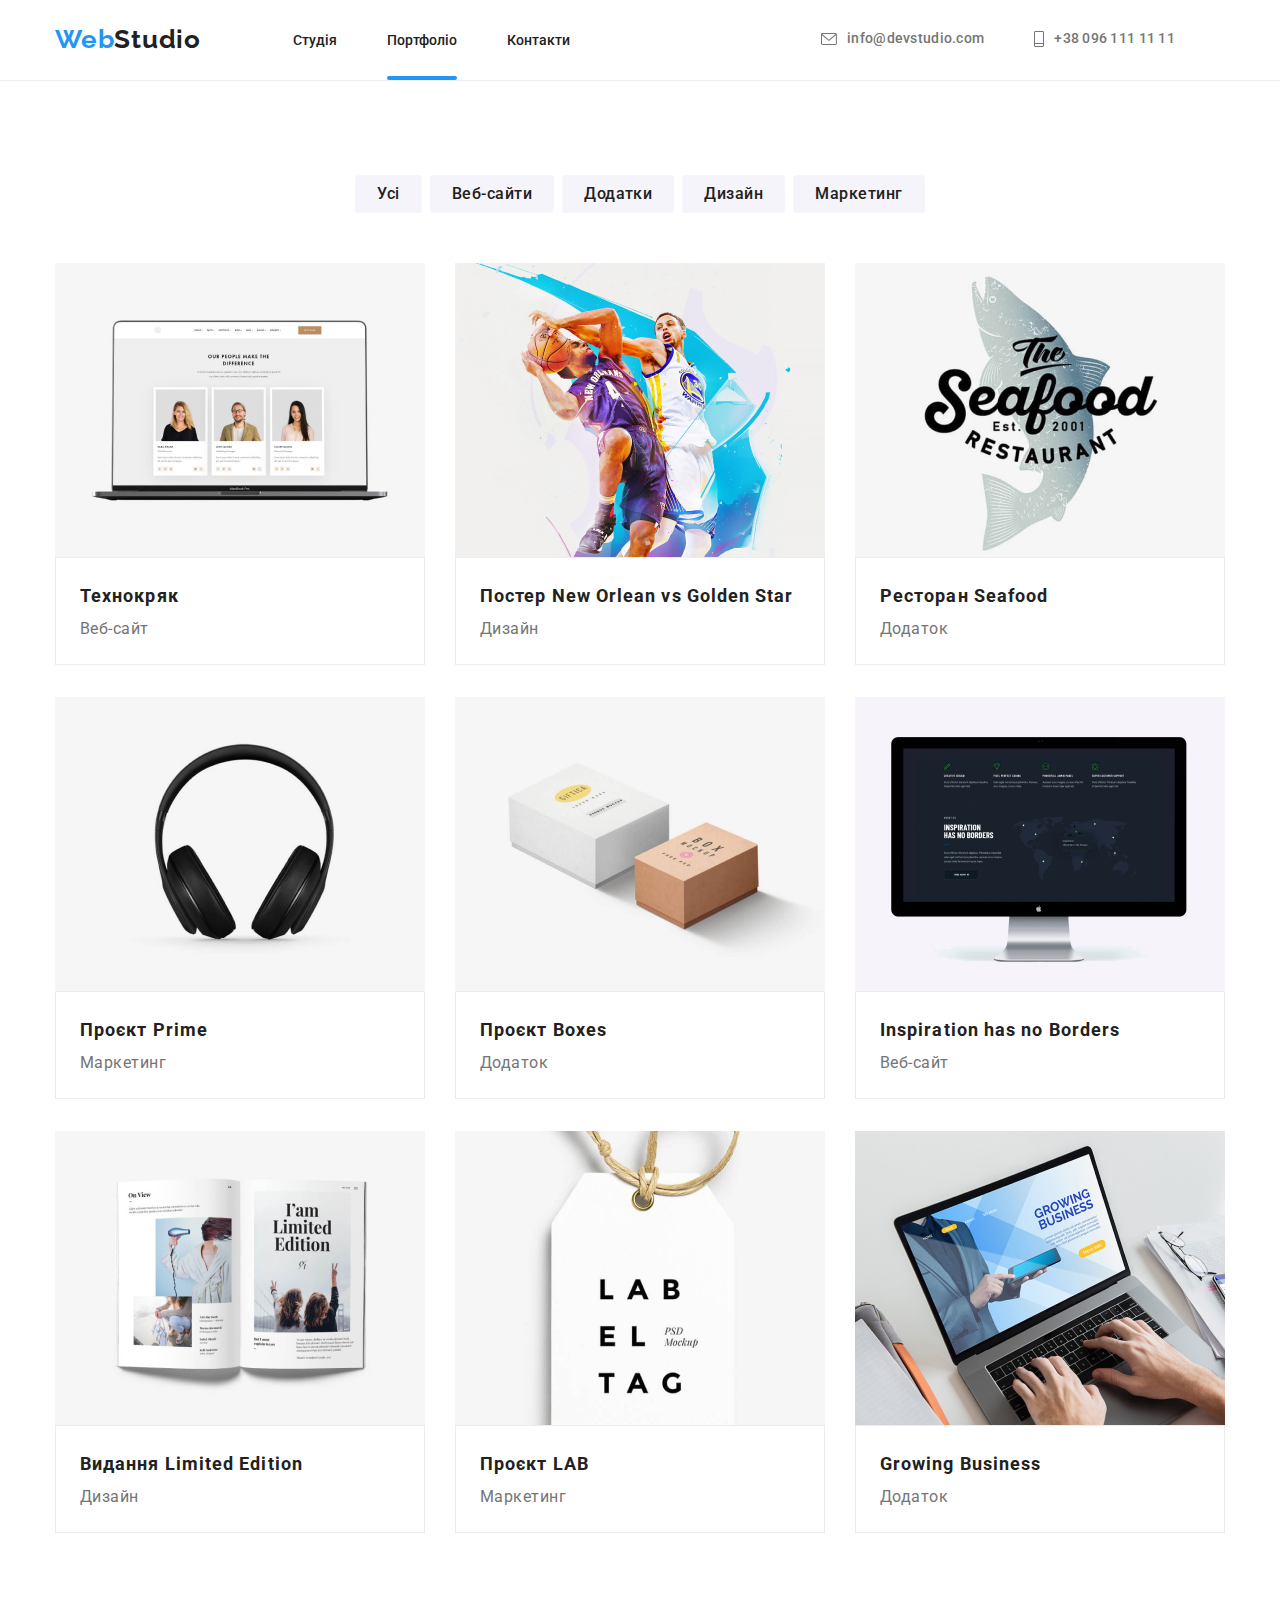
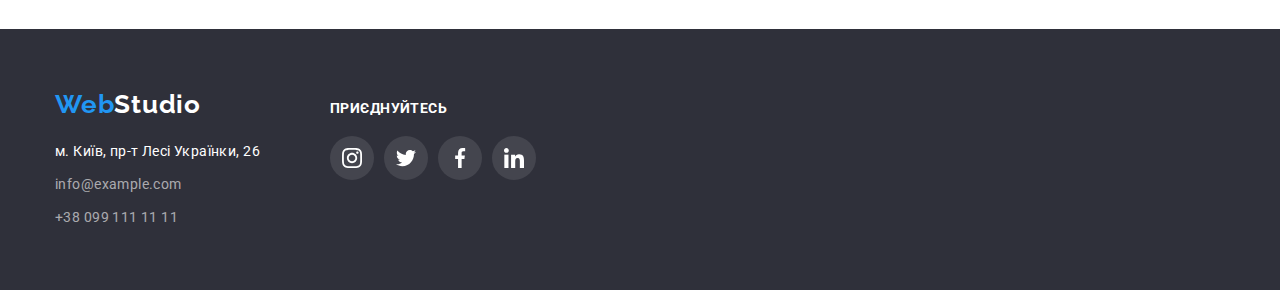
==== portfolio.html @ 747a484d "index.html and style.css" ====
<!DOCTYPE html>
<html lang="uk">

<head>
  <meta charset="UTF-8">
  <meta http-equiv="X-UA-Compatible" content="IE=edge">
  <meta name="viewport" content="width=device-width, initial-scale=1.0">
  <title>WebStudio</title>
  <link href="https://fonts.googleapis.com/css2?family=Raleway:wght@700&family=Roboto:wght@400;500;700;900&display=swap"
    rel="stylesheet" />
  <link rel="stylesheet" href="./CSS/style.css">
</head>

<body>
  <header class="header">
    <!--Верхня лінія-->

    <div class="container">
      <div class="container-nav">
        <nav class="container-nav">
          <a href="./index.html" class="logo">Web<span class="logo-header">Studio</span></a>
          <ul class="site-nav">
            <li><a href="./index.html" class="link">Студія</a></li>
            <li><a href="./portfolio.html" class="link link active-page">Портфоліо</a></li>
            <li><a href="" class="link link">Контакти</a></li>
          </ul>
        </nav>
        <div class="auth-nav">
          <a class="header-mail" link href="mailto:info@devstudio.com">
            <svg class="contacts-icon" width="16" height="12">
              <use href="./images/icons.svg2.svg#icon-logo-7"></use>
            </svg>
            info@devstudio.com
          </a>
          <a href="tel:+380961111111" class="header-mail">
            <svg class="contacts-icon" width="10" height="16">
              <use href="./images/icons.svg2.svg#icon-logo-8"></use>
            </svg>
            +38 096 111 11 11
          </a>
        </div>
      </div>
    </div>
  </header>
  <main>
    <section class="section-text">
      <div class="container">
        <h1 class="ordinary-title">Портфоліо</h1>
        <ul class="ordinary-nav">
          <li><button type="button" class="butons ordinary-butons">Усі</button></li>
          <li><button type="button" class="butons ordinary-butons">Веб-сайти</button></li>
          <li><button type="button" class="butons ordinary-butons">Додатки</button></li>
          <li><button type="button" class="butons ordinary-butons">Дизайн</button></li>
          <li><button type="button" class="butons ordinary-butons">Маркетинг</button></li>
        </ul>
        <ul class="text-list">
          <li class="ordinary-item">
            <a href="#" class="ordinary-link list">
              <div class="ordinary-hover-wrap">
                <img src="./portfolio-images/pic-1.jpg" alt="ноутбук" width="370" />
                <p class="ordinary-hover-text">Ресурс пропонує комплексні пропозиції з різним рівнем функціоналу та
                  сервісів. Все це дозволить
                  відвідувачу отримати вичерпні відомості про компанію чи приватну особу.</p>
              </div>
              <div class="ordinary-description">
                <h3 class="title ordinary-name">Технокряк</h3>
                <p class="list">Веб-сайт</p>
              </div>
            </a>
          </li>
          <li class="ordinary-item">
            <a href="#" class="ordinary-link list">
              <div class="ordinary-hover-wrap">
                <img src="./portfolio-images/pic-2.jpg" alt="баскетбол" width="370" />
                <p class="ordinary-hover-text">Ресурс пропонує комплексні пропозиції з різним рівнем функціоналу та
                  сервісів. Все це дозволить
                  відвідувачу отримати вичерпні відомості про компанію чи приватну особу.</p>
              </div>
              <div class="ordinary-description">
                <h3 class="title">Постер
                  <span lang="en"> New Orlean vs Golden Star</span>
                </h3>
                <p class="list">Дизайн</p>
              </div>
            </a>
          </li>
          <li class="ordinary-item">
            <a href="#" class="ordinary-link list">
              <div class="ordinary-hover-wrap">
                <img src="./portfolio-images/pic-3.jpg" alt="ресторан" width="370" />
                <p class="ordinary-hover-text">Ресурс пропонує комплексні пропозиції з різним рівнем функціоналу та
                  сервісів. Все це дозволить
                  відвідувачу отримати вичерпні відомості про компанію чи приватну особу.</p>
              </div>
              <div class="ordinary-description">
                <h3 class="title">Ресторан
                  <span lang="en"> Seafood</span>
                </h3>
                <p class="list">Додаток</p>
              </div>
            </a>
          </li>
          <li class="ordinary-item">
            <a href="#" class="ordinary-link list">
              <div class="ordinary-hover-wrap">
                <img src="./portfolio-images/pic-4.jpg" alt="навушники" width="370" />
                <p class="ordinary-hover-text">Ресурс пропонує комплексні пропозиції з різним рівнем функціоналу та
                  сервісів. Все це дозволить
                  відвідувачу отримати вичерпні відомості про компанію чи приватну особу.</p>
              </div>
              <div class="ordinary-description">
                <h3 class="title">Проєкт
                  <span lang="en">Prime</span>
                </h3>
                <p class="list">Маркетинг</p>
              </div>
            </a>
          </li>
          <li class="ordinary-item">
            <a href="#" class="ordinary-link list">
              <div class="ordinary-hover-wrap">
                <img src="./portfolio-images/pic-5.jpg" alt="коробки" width="370" />
                <p class="ordinary-hover-text">Ресурс пропонує комплексні пропозиції з різним рівнем функціоналу та
                  сервісів. Все це дозволить
                  відвідувачу отримати вичерпні відомості про компанію чи приватну особу.</p>
              </div>
              <div class="ordinary-description">
                <h3 class="title">Проєкт
                  <span lang="en">Boxes</span>
                </h3>
                <p class="list">Додаток</p>
              </div>
            </a>
          </li>
          <li class="ordinary-item">
            <a href="#" class="ordinary-link list">
              <div class="ordinary-hover-wrap">
                <img src="./portfolio-images/pic-6.jpg" alt="компютер" width="370" />
                <p class="ordinary-hover-text">Ресурс пропонує комплексні пропозиції з різним рівнем функціоналу та
                  сервісів. Все це дозволить
                  відвідувачу отримати вичерпні відомості про компанію чи приватну особу.</p>
              </div>
              <div class="ordinary-description">
                <h3 class="title" lang="en">Inspiration has no Borders</h3>
                <p class="list">Веб-сайт</p>
              </div>
            </a>
          </li>
          <li class="ordinary-item">
            <a href="#" class="ordinary-link list">
              <div class="ordinary-hover-wrap">
                <img src="./portfolio-images/pic-7.jpg" alt="книжка" width="370" />
                <p class="ordinary-hover-text">Ресурс пропонує комплексні пропозиції з різним рівнем функціоналу та
                  сервісів. Все це дозволить
                  відвідувачу отримати вичерпні відомості про компанію чи приватну особу.</p>

              </div>

              <div class="ordinary-description">
                <h3 class="title">Видання
                  <span lang="en">Limited Edition</span>
                </h3>
                <p class="list">Дизайн</p>
              </div>
            </a>
          </li>
          <li class="ordinary-item">
            <a href="#" class="ordinary-link list">
              <div class="ordinary-hover-wrap">
                <img src="./portfolio-images/pic-8.jpg" alt="проєкт лаб" width="370" />
                <p class="ordinary-hover-text">Ресурс пропонує комплексні пропозиції з різним рівнем функціоналу та
                  сервісів. Все це дозволить
                  відвідувачу отримати вичерпні відомості про компанію чи приватну особу.</p>
              </div>
              <div class="ordinary-description">
                <h3 class="title">Проєкт
                  <span lang="en">LAB</span>
                </h3>
                <p class="list">Маркетинг</p>
              </div>
            </a>
          </li>
          <li class="ordinary-item">
            <a href="#" class="ordinary-link list">
              <div class="ordinary-hover-wrap">
                <img src="./portfolio-images/pic-9.jpg" alt="працює за ноутбуком" width="370" />
                <p class="ordinary-hover-text">Ресурс пропонує комплексні пропозиції з різним рівнем функціоналу та
                  сервісів. Все це дозволить
                  відвідувачу отримати вичерпні відомості про компанію чи приватну особу.</p>
              </div>
              <div class="ordinary-description">
                <h3 class="title" lang="en">Growing Business</h3>
                <p class="list">Додаток</p>
              </div>
            </a>
          </li>
        </ul>
      </div>
    </section>
  </main>
  <footer class="foot">
    <!--Підвал-->
    <div class="container">
      <div class="foot-container">
        <div class="basement">
          <a href="./index.html" class="title">Web<span class="caption">Studio</span></a>
          <address class="adress">
            <ul class="adress-list">
              <p class="page">м. Київ, пр-т Лесі Українки, 26</p>
              <li>
                <a href="mailto:info@example.com" class="item">info@example.com</a>
              </li>
              <li>
                <a href="tel:+380991111111" class="item">+38 099 111 11 11</a>
              </li>
            </ul>
          </address>
        </div>
        <div class="adress-container">
          <p class="adress-title">приєднуйтесь</p>
          <ul class="team-text">
            <li class="adress-social">
              <a class="team-link" href="#">
                <svg class="adress-icon" width="20" height="20">
                  <use href="./images/icons.svg.svg#icon-instagram"></use>
                </svg>
              </a>
            </li>
            <li class="adress-social">
              <a class="team-link" href="#">
                <svg class="adress-icon" width="20" height="20">
                  <use href="./images/icons.svg.svg#icon-twitter"></use>
                </svg>
              </a>
            </li>
            <li class="adress-social">
              <a class="team-link" href="#">
                <svg class="adress-icon" width="20" height="20">
                  <use href="./images/icons.svg.svg#icon-facebook"></use>
                </svg>
              </a>
            </li>
            <li class="adress-social">
              <a class="team-link" href="#">
                <svg class="adress-icon" width="20" height="20">
                  <use href="./images/icons.svg.svg#icon-linkedin"></use>
                </svg>
              </a>
            </li>
          </ul>
        </div>
      </div>
    </div>
    </div>
  </footer>
</body>

</html>
---- CSS/style.css ----
:root {
  --caption-text-color: #ffffff;
  --link-tex-color: #212121;
  --auth-nav-text-color: #757575;
  --lead-text-color: #757575;
  --item-text-color: rgba(255, 255, 255, 0.6);
  --logo-text-color: #2196f3;
  --subject-text-color: #2f303a;
  --ordinary-color: #f5f4fa;
  --ms-transition: 250ms linear;
  --transition-effect: cubic-bezier(0.4, 0, 0.2, 1);
}

html {
  box-sizing: border-box;
}

*,
*::before,
*::after {
  box-sizing: inherit;
}

body {
  margin: 0;
  color: var(--link-tex-color);
  background-color: var(--caption-text-color);
  font-family: "Raleway", sans-serif;
}

h1,
h2,
h3,
h4,
h5,
h6,
p {
  font-family: "Raleway";
  margin: 0;
}

ul {
  list-style: none;
  margin: 0;
  padding: 0;
}

/*header*/

.header {
  width: 100%;
  padding-top: 24px;
  padding-bottom: 25px;
  border-bottom: 1px solid #ececec;
}

.container {
  width: 1200px;
  padding-left: 15px;
  padding-right: 15px;
  margin: 0 auto;
}

.container-nav {
  display: flex;
  align-items: center;
}

.logo {
  width: 145px;
  margin-right: 93px;

  color: var(--logo-text-color);
  font-family: "Raleway";
  font-style: normal;
  font-weight: 700;
  font-size: 26px;
  line-height: 1.19;
  letter-spacing: 0.03em;
  text-decoration: none;
}

.logo-header {
  color: var(--link-tex-color);
}

/*site nav*/

.site-nav {
  display: flex;
  gap: 50px;
}

.site-nav .link {
  color: var(--link-tex-color);
  font-family: "Roboto";
  font-weight: 500;
  font-size: 14px;
  line-height: 1.14;
  text-decoration: none;
  transition: 250ms cubic-bezier(0.4, 0, 0.2, 1);
}

.site-nav .link:hover,
.site-nav .link:focus {
  color: var(--logo-text-color);
}

.active-page {
  color: var(--logo-text-color);
  position: relative;
}

.active-page::after {
  display: block;
  content: "";
  text-align: center;
  width: 100%;
  height: 1px;
  bottom: -32px;
  background-color: var(--logo-text-color);
  color: var(--logo-text-color);
  border: 2px solid;
  border-radius: 10px;
  position: absolute;
}

/*auth-nav*/

.contacts-icon {
  margin-right: 10px;
  fill: currentColor;
}

.auth-nav {
  display: flex;
  margin-left: auto;
}

.header-mail {
  margin-right: 50px;
  display: flex;
  flex-direction: row;
  align-items: center;

  font-family: "Roboto";
  font-weight: 500;
  font-size: 14px;
  line-height: 1.14;
  letter-spacing: 0.02em;
  color: var(--auth-nav-text-color);
  text-decoration: none;
  transition: 250ms cubic-bezier(0.4, 0, 0.2, 1);
}

.header-mail:hover,
.header-mail:focus {
  color: var(--logo-text-color);
}

/*section-subject*/

.section-subject .caption {
  width: 696px;
  height: 120px;
  margin-bottom: 30px;

  color: var(--caption-text-color);
  font-family: "Roboto";
  font-weight: 900;
  font-size: 44px;
  line-height: 1.36;
  letter-spacing: 0.06em;
  text-transform: uppercase;
  text-align: center;
}

.section-subject {
  padding-top: 200px;
  padding-bottom: 200px;
  display: flex;
  align-items: center;
  max-width: 1600px;
  margin: 0 auto;

  margin-left: auto;
  margin-right: auto;
  height: 600px;
  background: #c4c4c4;
  background-repeat: no-repeat;
  background-position: center;
  background-size: cover;
  background-image: linear-gradient(
      rgba(47, 48, 58, 0.4),
      rgba(47, 48, 58, 0.4)
    ),
    url(../CSS/style-images/hero-style.jpg);
}

.hero-content {
  display: flex;
  flex-direction: column;
  align-items: center;
}

.section-subject .bth {
  width: 216px;
  height: 50px;
  cursor: pointer;

  color: var(--caption-text-color);
  background-color: var(--logo-text-color);
  font-family: "Roboto";
  font-weight: 700;
  font-size: 16px;
  line-height: 1.88;
  letter-spacing: 0.06em;
  border-radius: 4px;
  box-shadow: 0px 4px 4px rgb(0 0 0 / 15%);
  transition: background-color var(--ms-transition) color var(--ms-transition);
  transition-timing-function: var(--transition-effect);
}

/*section-title*/

.about-thumb {
  display: flex;
  justify-content: center;
  align-items: center;
  margin-bottom: 30px;
  background: var(--ordinary-color);
  border-radius: 4px;
  height: 120px;
}

.about-list {
  display: flex;
  width: 1170px;
  height: 98px;
}

.about-list li:last-child {
  margin: 0;
}

.section-title {
  padding-top: 94px;
  padding-bottom: 118px;
}

.about-item {
  margin-right: 30px;
  width: 270px;
  height: 98px;
}

.section-title .list {
  max-width: 270px;
  height: 16px;
  margin-bottom: 10px;

  color: var(--link-tex-color);
  font-family: "Roboto";
  font-weight: 700;
  font-size: 14px;
  line-height: 1.14;
  letter-spacing: 0.03em;
  text-transform: uppercase;
}

.section-title .lead {
  max-width: 270px;

  color: var(--lead-text-color);
  font-family: "Roboto";
  font-weight: 400;
  font-size: 14px;
  line-height: 1.71;
  letter-spacing: 0.03em;
}

/*section-headline*/

img {
  display: block;
  max-width: 100%;
  height: auto;
}

.service-item-top {
  position: relative;
}

.service-title-top {
  position: absolute;
  bottom: 0;
  left: 0;
  text-transform: uppercase;
  font-weight: 700;
  font-size: 14px;
  line-height: 1.15;
  text-align: center;
  letter-spacing: 0.03em;
  color: var(--caption-text-color);
  background-color: rgba(47, 48, 58, 0.8);
  padding: 27px;
  width: 100%;
}

.service-list {
  display: flex;
  gap: 30px;
}

.section-headline {
  padding-top: 118px;
  padding-bottom: 94px;
}

.section-headline .list {
  margin-bottom: 50px;

  color: var(--link-tex-color);
  font-family: "Roboto";
  font-weight: 700;
  font-size: 36px;
  line-height: 1.17;
  text-align: center;
  letter-spacing: 0.03em;
}

/*section-work*/

.team-icon {
  fill: #afb1b8;
}

.team-link {
  width: 44px;
  height: 44px;
  border-radius: 50%;
  display: flex;
  align-items: center;
  justify-content: center;
  transition: background-color var(--ms-transition);
  transition-timing-function: var(--transition-effect);
}

.team-link:hover,
.team-link:focus {
  background-color: var(--logo-text-color);
}

.team-link:hover .team-icon,
.team-link:focus .team-icon {
  fill: var(--caption-text-color);
}

.team-text {
  display: flex;
  gap: 10px;
  transition: 250ms cubic-bezier(0.4, 0, 0.2, 1);
}

.team-social {
  display: flex;
  justify-content: center;
  gap: 10px;
}

.teame-description {
  padding: 30px 0 30px 0;
  display: flex;
  flex-direction: column;
  align-items: center;
}

.team-item {
  width: 270px;
  height: 428px;
  left: 215px;
  top: 1632px;
  background: var(--caption-text-color);
  box-shadow: 0px 1px 3px rgb(0 0 0 / 12%), 0px 1px 1px rgb(0 0 0 / 14%),
    0px 2px 1px rgb(0 0 0 / 20%);
  border-radius: 0px 0px 4px 4px;
}

.team-list {
  display: flex;
  gap: 30px;
}

.section-work {
  padding-top: 94px;
  padding-bottom: 94px;
  background-color: var(--ordinary-color);
}

.section-work .items {
  margin-bottom: 50px;

  color: var(--link-tex-color);
  font-family: "Roboto";
  font-weight: 700;
  font-size: 36px;
  line-height: 1.17;
  text-align: center;
  letter-spacing: 0.03em;
}

.section-work .list {
  margin-bottom: 10px;

  color: var(--link-tex-color);
  font-family: "Roboto";
  font-weight: 500;
  font-size: 16px;
  line-height: 1.19;
  text-align: center;
  letter-spacing: 0.03em;
}

.section-work .lead {
  color: var(--lead-text-color);
  font-family: "Roboto";
  font-weight: 400;
  font-size: 16px;
  line-height: 1.19;
  text-align: center;
  letter-spacing: 0.03em;
  margin-bottom: 16px;
}

/*section-customers*/

.customers-logo:hover,
.customers-logo:focus {
  border-color: var(--logo-text-color);
}

.customers-logo:hover .customers-icon,
.customers-logo:focus .customers-icon {
  fill: var(--logo-text-color);
}

.customers {
  padding: 0;
  padding-top: 94px;
  padding-bottom: 94px;
}

.customers-title {
  font-family: "Roboto";
  font-style: normal;
  font-weight: 700;
  font-size: 36px;
  line-height: 42px;
  text-align: center;
  letter-spacing: 0.03em;
  color: var(--link-tex-color);
  margin-bottom: 50px;
}

.customers-list {
  display: flex;
  flex-direction: row;
  align-items: center;
  gap: 30px;
}

.customers-logo {
  box-sizing: border-box;
  width: 170px;
  height: 92px;
  border: 1px solid #afb1b8;
  border-radius: 4px;
  display: flex;
  align-items: center;
  justify-content: center;
  outline: none;
  transition: fill var(--ms-transition);
  transition-timing-function: var(--transition-effect);
}

.customers-icon {
  fill: #afb1b8;
}

/*adress footer*/

.foot-container {
  display: flex;
  align-items: baseline;
  gap: 70px;
}

.adress-icon {
  fill: var(--caption-text-color);
}

.team-link {
  width: 44px;
  height: 44px;
  border-radius: 50%;
  background-color: rgba(255, 255, 255, 0.1);
  display: flex;
  align-items: center;
  justify-content: center;
}

.adress-social {
  display: flex;
  justify-content: center;
  gap: 10px;
}

.foot .item:hover,
.foot .item:focus {
  color: var(--logo-text-color);
}

.foot .page:hover,
.foot .page:focus {
  color: var(--logo-text-color);
}

.foot .page {
  cursor: pointer;
}

.adress-title {
  list-style: none;
  display: block;
  font-family: "Roboto";
  font-style: normal;
  font-weight: 700;
  font-size: 14px;
  line-height: 16px;
  letter-spacing: 0.03em;
  text-transform: uppercase;
  color: var(--caption-text-color);
  margin-bottom: 20px;
}

.adress .item {
  color: var(--item-text-color);
  font-family: "Roboto";
  font-style: normal;
  font-weight: 400;
  font-size: 14px;
  line-height: 1.71;
  letter-spacing: 0.03em;
  text-decoration: none;
  transition: color var(--ms-transition);
  transition-timing-function: var(--transition-effect);
}

.adress .page {
  color: var(--caption-text-color);
  font-family: "Roboto";
  font-style: normal;
  font-weight: 400;
  font-size: 14px;
  line-height: 1.71;
  letter-spacing: 0.03em;
  transition: color var(--ms-transition);
  transition-timing-function: var(--transition-effect);
}

.foot .title {
  color: var(--logo-text-color);
  font-family: "Raleway";
  font-style: normal;
  font-weight: 700;
  font-size: 26px;
  line-height: 1.19;
  letter-spacing: 0.03em;
  text-decoration: none;
}

.foot .caption {
  color: var(--caption-text-color);
}

.foot {
  margin: 0 auto;
  padding-top: 60px;
  padding-bottom: 60px;

  background-color: var(--subject-text-color);
}

.basement {
  display: flex;
  flex-direction: column;
  gap: 20px;
}

.adress-list {
  display: flex;
  flex-direction: column;
  gap: 9px;
}

/*bacdrop data-modal*/

.backdrop {
  position: fixed;
  top: 0;
  width: 100%;
  height: 100%;
  background-color: rgba(0, 0, 0, 0.2);
  transition: opacity 500ms linear, visibility 500ms;
}

.is-hidden {
  opacity: 0;
  visibility: hidden;
  pointer-events: none;
}

.modal {
  position: absolute;
  width: 528px;
  min-height: 581px;
  background: var(--caption-text-color);
  box-shadow: 0px 1px 3px rgb(0 0 0 / 12%), 0px 1px 1px rgb(0 0 0 / 14%),
    0px 2px 1px rgb(0 0 0 / 20%);
  border-radius: 4px;
  top: 50%;
  left: 50%;
  transform: translate(-50%, -50%);
}

.modal-close {
  position: absolute;
  right: 8px;
  top: 8px;
  width: 30px;
  height: 30px;
  background-color: var(--caption-text-color);
  border: 1px solid rgba(0, 0, 0, 0.1);
  border-radius: 50%;
  display: flex;
  align-items: center;
  justify-content: center;
}

.icon-close {
  color: #000000;
}

/*section.butons*/
/*portfolio.html*/

.ordinary-nav {
  display: flex;
  justify-content: center;
  margin: 0 0 50px 0;
  gap: 8px;
}

.section-text {
  padding-top: 94px;
  padding-bottom: 94px;
}

.ordinary-title {
  position: absolute;
  white-space: nowrap;
  width: 1px;
  height: 1px;
  overflow: hidden;
  border: 0;
  padding: 0;
  clip: rect(0 0 0 0);
  clip-path: inset(50%);
  margin: -1px;
}

.ordinary-butons {
  font-weight: 500;
  line-height: 1.63;
  letter-spacing: 0.03em;
  color: inherit;
  background-color: var(--ordinary-color);
  filter: none;
  padding: 6px 22px;
}

.section-text .butons {
  color: var(--link-tex-color);

  font-family: "Roboto";
  font-style: normal;
  font-weight: 500;
  font-size: 16px;
  line-height: 1.62;
  text-align: center;
  letter-spacing: 0.03em;
  border-radius: 4px;
  transition: color var(--ms-transition), background-color var(--ms-transition),
    box-shadow var(--ms-transition);
  transition-timing-function: var(--transition-effect);
}

.section-text .butons:hover,
.section-text .butons:focus {
  box-shadow: 0px 3px 1px rgba(0, 0, 0, 0.1), 0px 1px 2px rgba(0, 0, 0, 0.08),
    0px 2px 2px rgba(0, 0, 0, 0.12);
}

.butons {
  font-family: inherit;
  border: none;
  cursor: pointer;
  font-size: 16px;
}

.section-text .butons:hover,
.section-text .butons:focus {
  background-color: #2196f3;
  color: var(--caption-text-color);
}

/*text-list*/

.ordinary-item:hover .ordinary-hover-text {
  transform: translateY(0);
}

.ordinary-hover-text {
  position: absolute;
  top: 0;
  left: 0;
  font-size: 18px;
  font-weight: 400;
  line-height: 1.6;
  color: var(--caption-text-color);
  background-color: var(--logo-text-color);
  padding: 63px 24px;
  height: 100%;
  transform: translateY(100%);
  transition: transform var(--ms-transition);
}

.ordinary-hover-wrap {
  position: relative;
  overflow: hidden;
}

.list {
  text-decoration: none;
}

.ordinary-description {
  border: 1px solid #ececec;
  padding: 20px 24px;
}

.ordinary-item {
  width: 370px;
  height: 404px;
  background: #ffffff;
}

.ordinary-item:hover,
.ordinary-item:focus {
  box-shadow: 0px 1px 1px rgba(0, 0, 0, 0.12), 0px 4px 4px rgba(0, 0, 0, 0.06),
    1px 4px 6px rgba(0, 0, 0, 0.16);
}

.ordinary-link {
  display: block;
}

.text-list {
  display: flex;
  flex-wrap: wrap;
  justify-content: center;
  gap: 30px;
}

.text-list .title {
  color: var(--link-tex-color);
  font-family: "Roboto";
  font-style: normal;
  font-weight: 700;
  font-size: 18px;
  line-height: 2;
  letter-spacing: 0.06em;
}

.text-list .list {
  color: var(--lead-text-color);
  font-family: "Roboto";
  font-style: normal;
  font-weight: 400;
  font-size: 16px;
  line-height: 1.88;
  letter-spacing: 0.03em;
}

/*bacdrop and is-hidden*/

.backdrop {
  position: fixed;
  top: 0;
  width: 100%;
  height: 100%;
  background-color: rgba(0, 0, 0, 0.2);
  transition: opacity 500ms linear, visibility 500ms;
}

.is-hidden {
  opacity: 0;
  visibility: hidden;
  pointer-events: none;
}

.modal {
  position: absolute;
  width: 528px;
  min-height: 581px;
  background: var(--caption-text-color);
  box-shadow: 0px 1px 3px rgb(0 0 0 / 12%), 0px 1px 1px rgb(0 0 0 / 14%),
    0px 2px 1px rgb(0 0 0 / 20%);
  border-radius: 4px;
  top: 50%;
  left: 50%;
  transform: translate(-50%, -50%);
}

.data-modal-close {
  position: absolute;
  right: 8px;
  top: 8px;
  width: 30px;
  height: 30px;
  background-color: var(--normal-color);
  border: 1px solid rgba(0, 0, 0, 0.1);
  border-radius: 50%;
  display: flex;
  align-items: center;
  justify-content: center;
}

.data-modal-close:hover,
.data-modal-close:focus {
  border-color: #000000;
}

.data-modal-close:hover,
.data-modal-close:focus {
  background-color: var(--logo-text-color);
}

.data-modal-close:hover .icon-close,
.data-modal-close:focus .icon-close {
  fill: var(--caption-text-color);
}

.data-modal-close {
  cursor: pointer;
}

.no-scroll {
  overflow: hidden;
}
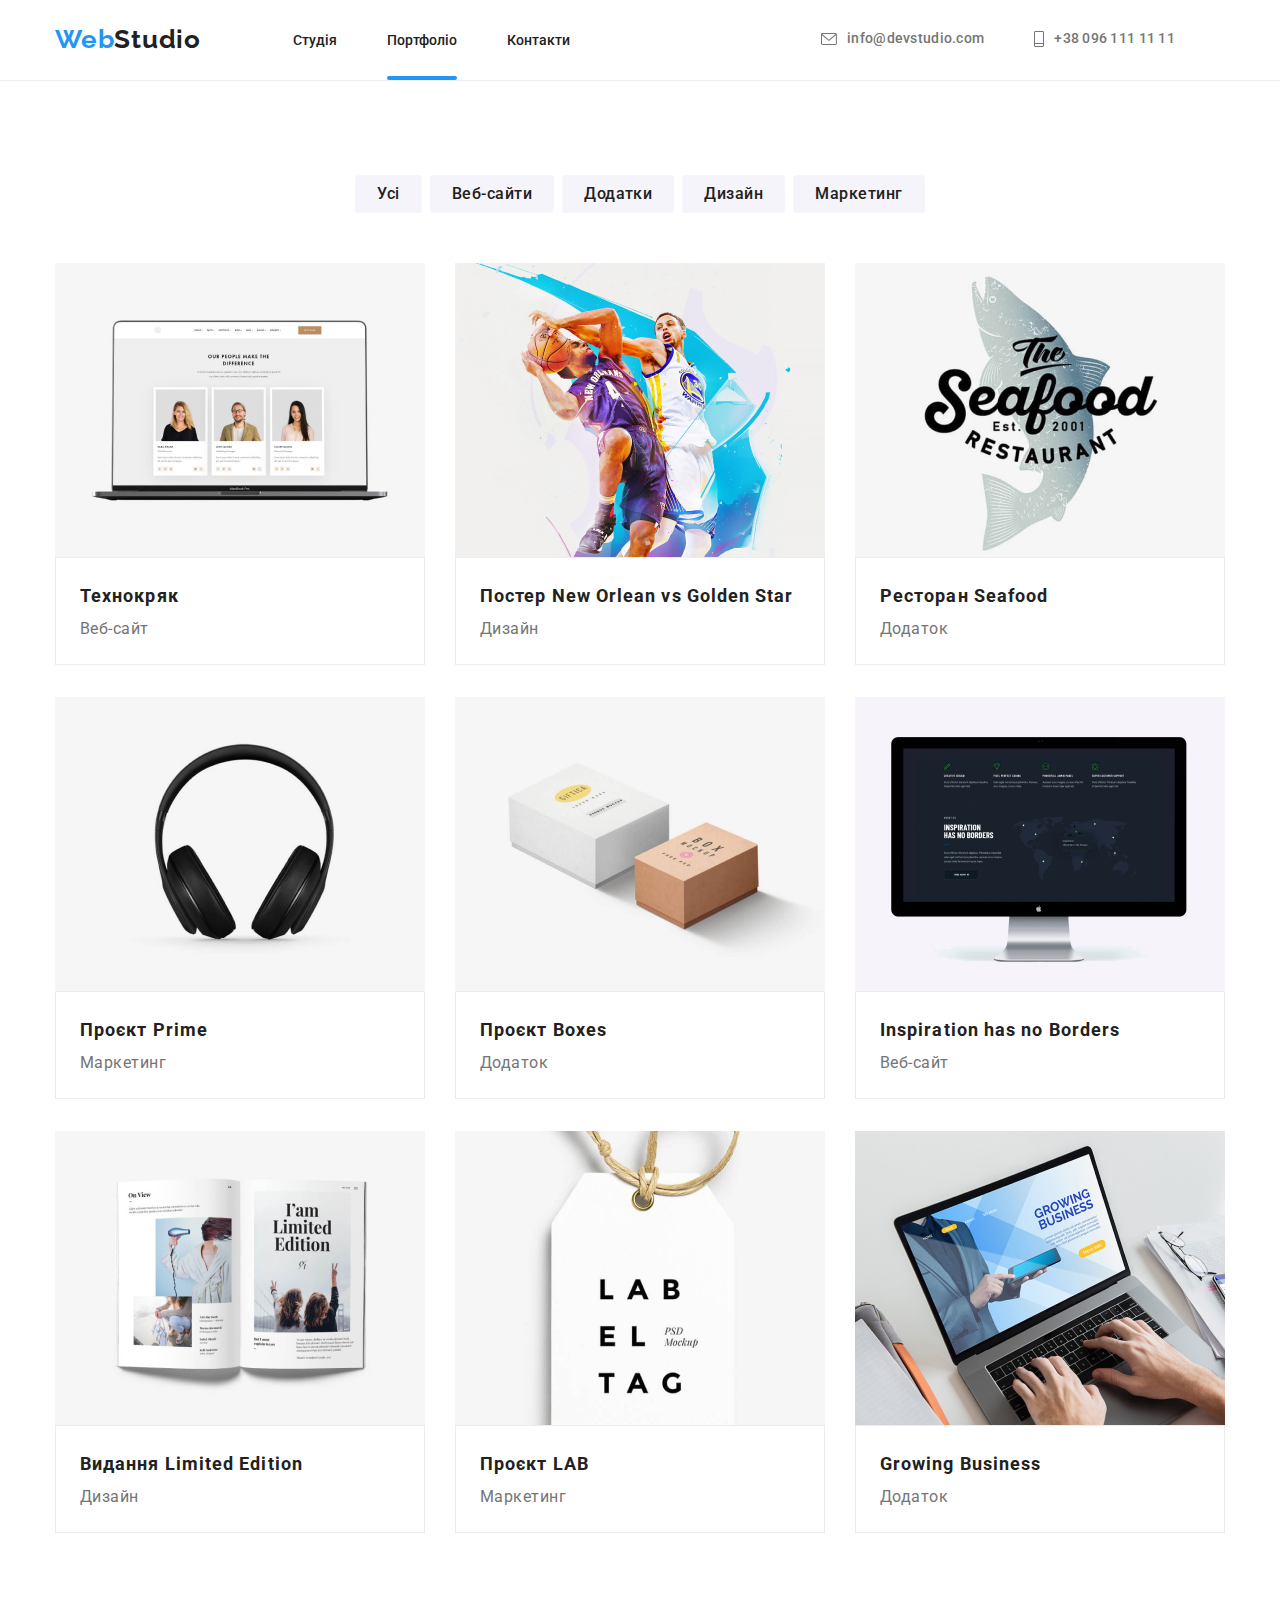
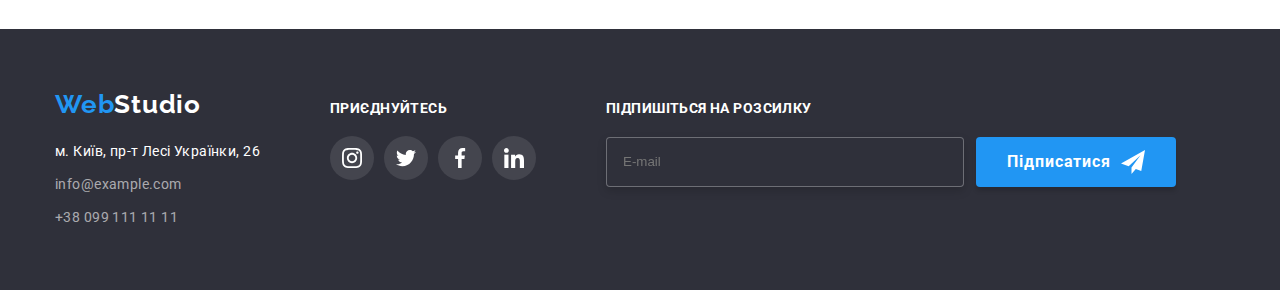
==== commit fc33b2e5: "index.html and style.css" ====
--- a/portfolio.html
+++ b/portfolio.html
@@ -249,6 +249,21 @@
             </li>
           </ul>
         </div>
+
+        <div class="footer-form">
+          <p class="subscride-text">
+            <label for="email">Підпишіться на розсилку</label>
+          </p>
+          <form class="form-submit">
+            <input type="email" name="email" id="email" placeholder="E-mail" class="foot-email">
+            <button type="submit" class="form-bth">
+              Підписатися
+              <svg class="form-icon" width="24" height="24">
+                <use href="./images/icons.svg4.svg#icon-icon-telega"></use>
+              </svg>
+            </button>
+          </form>
+        </div>
       </div>
     </div>
     </div>
--- a/CSS/style.css
+++ b/CSS/style.css
@@ -207,6 +207,7 @@
   width: 216px;
   height: 50px;
   cursor: pointer;
+  border: var(--logo-text-color);
 
   color: var(--caption-text-color);
   background-color: var(--logo-text-color);
@@ -219,6 +220,11 @@
   box-shadow: 0px 4px 4px rgb(0 0 0 / 15%);
   transition: background-color var(--ms-transition) color var(--ms-transition);
   transition-timing-function: var(--transition-effect);
+}
+
+.section-subject .bth:focus,
+.section-subject .bth:hover {
+  background-color: #188ce8;
 }
 
 /*section-title*/
@@ -485,6 +491,81 @@
 
 .customers-icon {
   fill: #afb1b8;
+}
+
+/*footer-form*/
+
+.form-submit {
+  display: flex;
+  gap: 12px;
+}
+
+.subscride-text {
+  font-family: "Roboto";
+  font-style: normal;
+  font-weight: 700;
+  font-size: 14px;
+  line-height: 1.14;
+  letter-spacing: 0.03em;
+  text-transform: uppercase;
+  color: var(--caption-text-color);
+  margin-bottom: 20px;
+}
+
+.foot-email {
+  width: 358px;
+  height: 50px;
+  left: 815px;
+  top: 2784px;
+
+  border: 1px solid rgba(255, 255, 255, 0.3);
+  filter: drop-shadow(0px 4px 4px rgba(0, 0, 0, 0.15));
+  border-radius: 4px;
+
+  background-color: #2f303a;
+  padding-left: 16px;
+  padding-top: 15px;
+  padding-bottom: 15px;
+}
+
+.foot-email:focus,
+.foot-email:focus {
+  outline: #2196f3 solid 1px;
+}
+
+.form-bth {
+  align-self: flex-end;
+  display: inline-flex;
+  justify-content: center;
+  align-items: center;
+  gap: 10px;
+  min-width: 200px;
+  height: 50px;
+  box-shadow: 0px 4px 4px rgba(0, 0, 0, 0.15);
+  border-radius: 4px;
+  border: none;
+  cursor: pointer;
+
+  font-family: "Roboto";
+  font-style: normal;
+  font-weight: 700;
+  font-size: 16px;
+  line-height: 1.88;
+  text-align: center;
+  letter-spacing: 0.06em;
+
+  color: var(--caption-text-color);
+  background: var(--logo-text-color);
+}
+
+.form-bth:focus,
+.form-bth:hover {
+  background-color: #188ce8;
+}
+
+.form-icon {
+  fill: var(--caption-text-color);
+  align-items: center;
 }
 
 /*adress footer*/
@@ -830,6 +911,11 @@
   top: 50%;
   left: 50%;
   transform: translate(-50%, -50%);
+
+  padding-top: 40px;
+  padding-bottom: 40px;
+  padding-left: 40px;
+  padding-right: 40px;
 }
 
 .data-modal-close {
@@ -868,3 +954,175 @@
 .no-scroll {
   overflow: hidden;
 }
+
+/*modal-title*/
+
+.modal-title {
+  font-family: "Roboto";
+  font-style: normal;
+  font-weight: 700;
+  font-size: 20px;
+  line-height: 23px;
+  text-align: center;
+  letter-spacing: 0.03em;
+  margin-bottom: 12px;
+
+  color: #212121;
+}
+
+.modal-input {
+  border: 1px solid rgba(33, 33, 33, 0.2);
+  border-radius: 4px;
+  width: 100%;
+  height: 40px;
+  background-color: transparent;
+  margin-top: 4px;
+  outline: transparent;
+}
+
+.modal-input:focus {
+  border-color: var(--logo-text-color);
+}
+
+.modal-input:focus + .input-icon {
+  fill: var(--logo-text-color);
+}
+
+.label-text {
+  font-family: "Roboto";
+  font-style: normal;
+  font-weight: 400;
+  font-size: 12px;
+  line-height: 14px;
+  letter-spacing: 0.01em;
+  color: #757575;
+  display: block;
+  flex-direction: column;
+  margin-bottom: 4px;
+}
+
+.modal-field {
+  margin-bottom: 10px;
+}
+
+.modal-gabarit {
+  width: 100%;
+  height: 120px;
+  border: 1px solid rgba(33, 33, 33, 0.2);
+  border-radius: 4px;
+  resize: none;
+  padding-left: 16px;
+  padding-top: 12px;
+  padding-bottom: 12px;
+  padding-right: 16px;
+
+  font-family: "Roboto";
+  font-style: normal;
+  font-weight: 400;
+  font-size: 12px;
+  line-height: 14px;
+  letter-spacing: 0.01em;
+
+  color: rgba(117, 117, 117, 0.5);
+  margin-bottom: 20px;
+}
+
+.modal-gabarit:focus,
+.modal-gabarit:focus {
+  outline: #2196f3 solid 1px;
+}
+
+.mondal-buttons {
+  width: 200px;
+  height: 50px;
+  left: 700px;
+  top: 712px;
+
+  background: #2196f3;
+  box-shadow: 0px 4px 4px rgba(0, 0, 0, 0.15);
+  border-radius: 4px;
+  margin: auto;
+}
+
+.bth-mondal {
+  font-family: "Roboto";
+  font-style: normal;
+  font-weight: 700;
+  font-size: 16px;
+  line-height: 1.88;
+
+  display: flex;
+  align-items: center;
+  text-align: center;
+  letter-spacing: 0.06em;
+  margin: auto;
+
+  color: var(--caption-text-color);
+  background-color: var(--logo-text-color);
+  border: var(--logo-text-color);
+  cursor: pointer;
+  padding-top: 10px;
+  padding-bottom: 10px;
+  padding-left: 52px;
+  padding-right: 52px;
+}
+
+.bth-mondal:focus,
+.bth-mondal:hover {
+  background-color: #188ce8;
+}
+
+.check-text {
+  font-family: "Roboto";
+  font-style: normal;
+  font-weight: 400;
+  font-size: 14px;
+  line-height: 1.71;
+  letter-spacing: 0.03em;
+  color: #757575;
+  display: flex;
+  align-items: center;
+  gap: 8px;
+  margin-bottom: 30px;
+}
+
+.check-text a {
+  color: var(--logo-text-color);
+}
+
+.check-icon {
+  width: 16px;
+  height: 15px;
+  border: 2px solid rgba(33, 33, 33, 1);
+  border-radius: 2px;
+  display: flex;
+  align-items: center;
+  justify-content: center;
+}
+
+.check-icon {
+  fill: transparent;
+}
+
+.input-check:checked + .check-text span {
+  background-color: var(--logo-text-color);
+  border-radius: 2px;
+}
+
+.input-check:checked + .check-text .check-icon {
+  fill: var(--caption-text-color);
+  border: none;
+}
+
+.input-wrap {
+  position: relative;
+}
+
+.input-icon {
+  bottom: 14px;
+  top: 14px;
+  left: 15px;
+  position: absolute;
+  top: 50%;
+  transform: translateY(-50%);
+}
